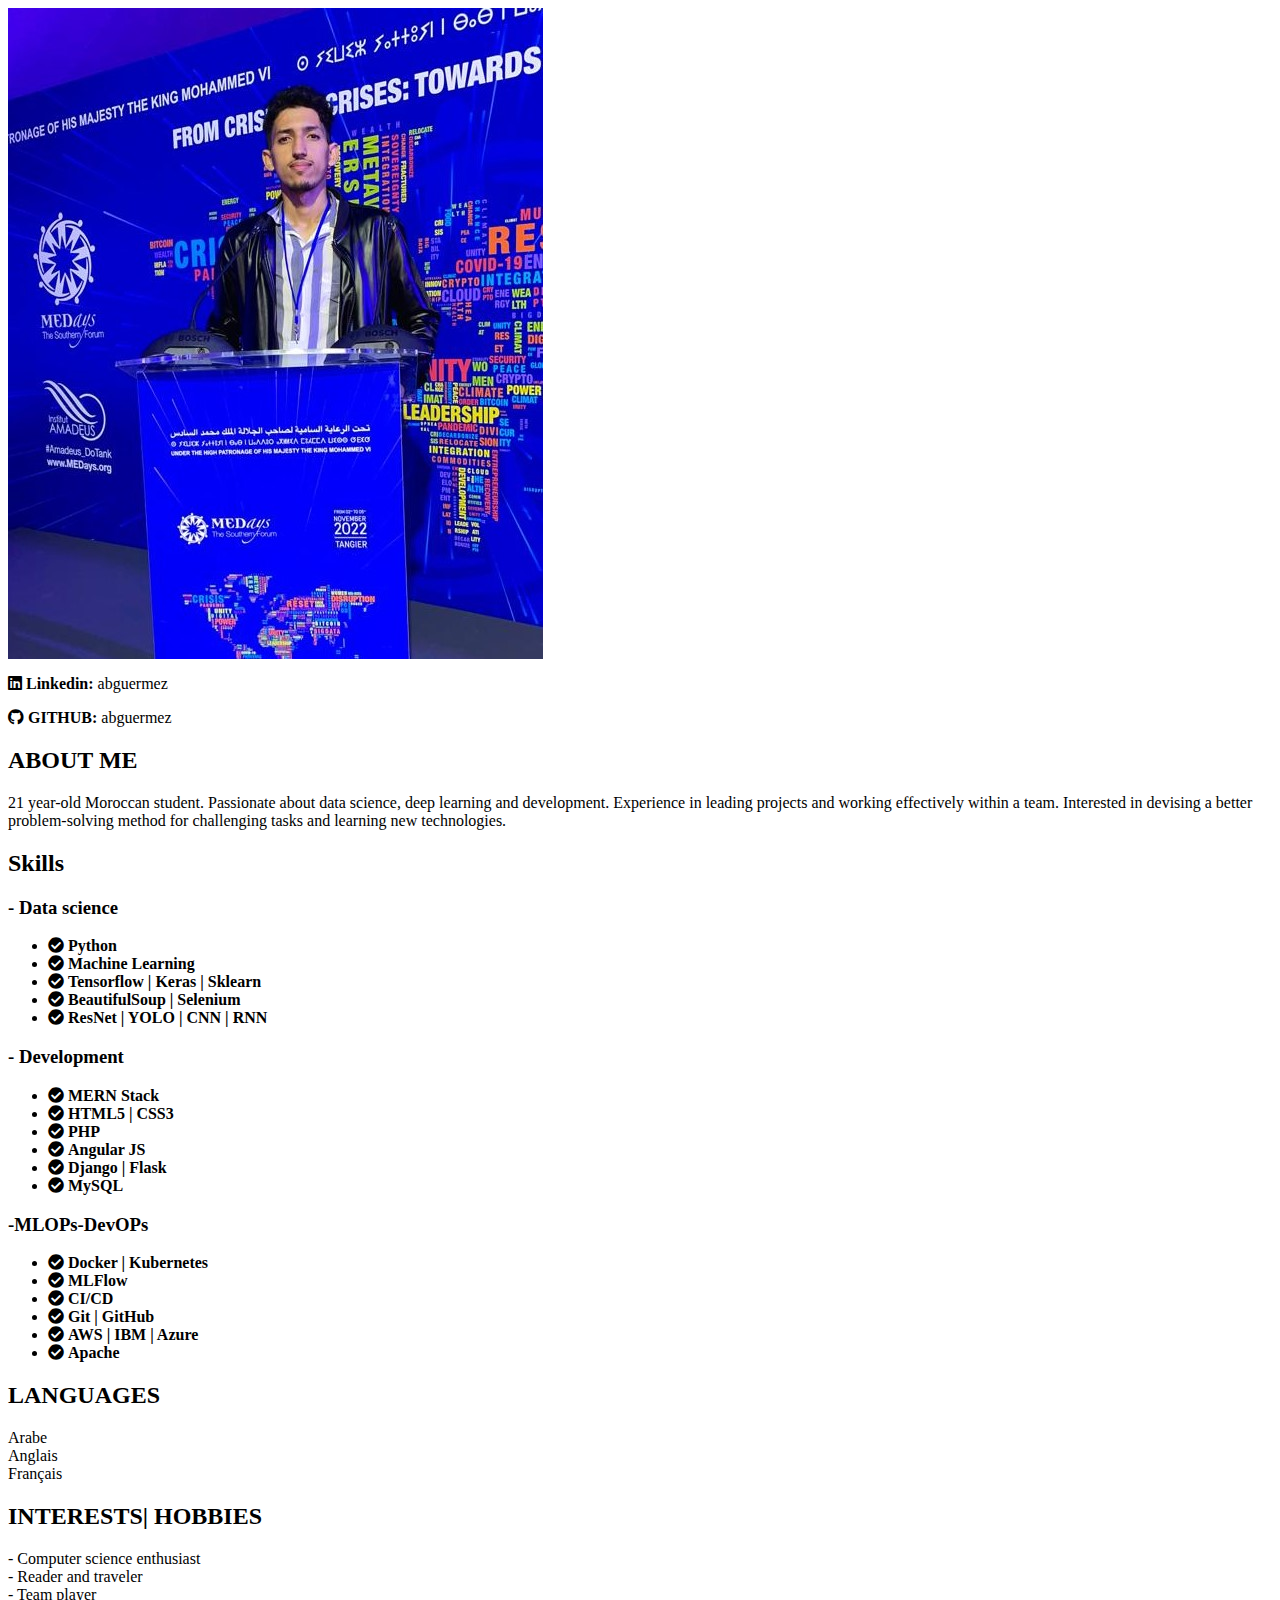
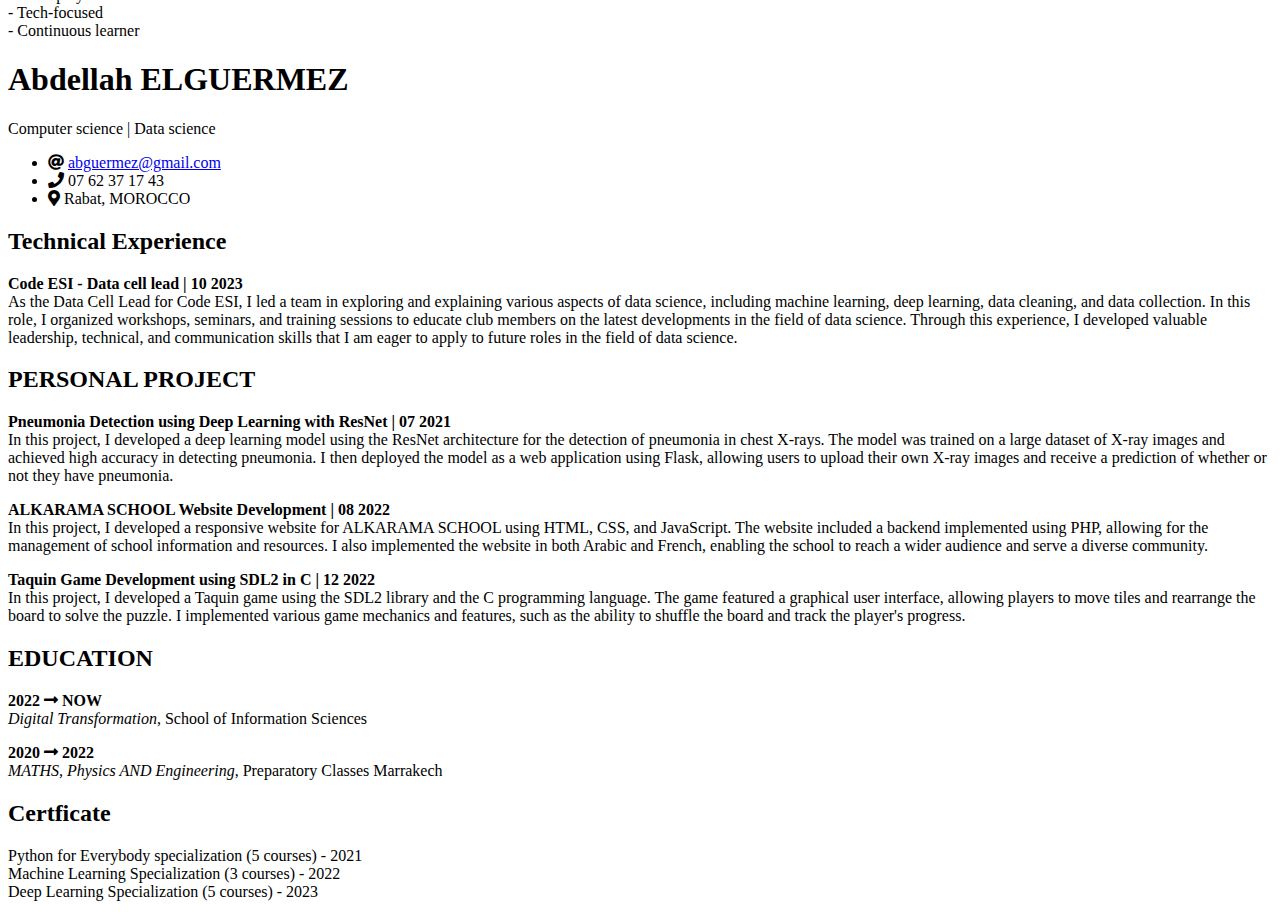
==== index.html @ 5bcbac0e "Rename cv1.html to index.html" ====
<head>
    <title>RESUME</title>
    <meta charset="utf-8">
    <meta name="viewport"
            content="width=device-width, initial-scale=1, user-scalable=no">
    <link rel="preconnect" href="https://fonts.googleapis.com">
    <link rel="preconnect" href="https://fonts.gstatic.com" crossorigin>
    <link href="https://fonts.googleapis.com/css2?family=Roboto:ital,wght@0,300;0,400;0,700;1,400&display=swap" rel="stylesheet">
    <link href="https://cdnjs.cloudflare.com/ajax/libs/font-awesome/5.15.4/css/all.min.css" rel="stylesheet">
    <link href="style/cv1.css", rel="stylesheet">
    <link rel="icon" type="image/x-icon" href="Rick.ico">
  </head>
  <body>
      <div class="cv-container">
        <div class="left-column">
          <img class="portait" src="gmz.jpg" />
          <div class="section">
            <p>
              <i class="icon fab fa-linkedin text-darkblue"></i> <strong>Linkedin:</strong> abguermez
            </p>
            <p>
                <i class="icon fab fa-github text-darkblue"></i> <strong>GITHUB:</strong> abguermez
              </p>
          </div>
          <div class="section">
            <h2>ABOUT ME</h2>
            <p>
                21 year-old Moroccan student. Passionate about data science, deep learning and development. Experience in leading projects and working effectively
                within a team. Interested in devising a better problem-solving method for challenging tasks and learning new technologies.
            </p>
          </div>
          <div class="section">
            <h2>Skills</h2>
            <h3>- Data science</h3>
            <ul class="skills">
              <li><i class="icon fas fa-check-circle text-darkblue"></i> <strong>Python</strong></li>
              <li><i class="icon fas fa-check-circle text-darkblue"></i> <strong>Machine Learning</strong></li>
              <li><i class="icon fas fa-check-circle text-darkblue"></i> <strong>Tensorflow &#124; Keras &#124; Sklearn</strong></li>
              <li><i class="icon fas fa-check-circle text-darkblue"></i> <strong>BeautifulSoup &#124; Selenium</strong></li>
              <li><i class="icon fas fa-check-circle text-darkblue"></i> <strong>ResNet &#124; YOLO &#124; CNN &#124; RNN</strong></li>
            </ul>
            <h3>- Development</h3>
            <ul class="skills">
              <li><i class="icon fas fa-check-circle text-darkblue"></i> <strong>MERN Stack</strong></li>
              <li><i class="icon fas fa-check-circle text-darkblue"></i> <strong>HTML5 &#124; CSS3</strong></li>
              <li><i class="icon fas fa-check-circle text-darkblue"></i> <strong>PHP</strong></li>
              <li><i class="icon fas fa-check-circle text-darkblue"></i> <strong>Angular JS</strong></li>
              <li><i class="icon fas fa-check-circle text-darkblue"></i> <strong>Django &#124; Flask</strong></li>
              <li><i class="icon fas fa-check-circle text-darkblue"></i> <strong>MySQL</strong></li>
            </ul>
            <h3>-MLOPs-DevOPs</h3>
            <ul class="skills">
              <li><i class="icon fas fa-check-circle text-darkblue"></i> <strong>Docker &#124; Kubernetes</strong></li>
              <li><i class="icon fas fa-check-circle text-darkblue"></i> <strong>MLFlow</strong></li>
              <li><i class="icon fas fa-check-circle text-darkblue"></i> <strong>CI/CD</strong></li>
              <li><i class="icon fas fa-check-circle text-darkblue"></i> <strong>Git &#124; GitHub</strong></li>
              <li><i class="icon fas fa-check-circle text-darkblue"></i> <strong>AWS &#124; IBM &#124; Azure</strong></li>
              <li><i class="icon fas fa-check-circle text-darkblue"></i> <strong>Apache</strong></li>
            </ul>
          </div>
          <div class="section">
            <h2>LANGUAGES</h2>
            <p>
              Arabe
              <br>
              Anglais
              <br>
              Français
            </p>
          </div>
          <div class="section">
            <h2>INTERESTS&#124; HOBBIES</h2>
            <p>
              - Computer science enthusiast
              <br>
              - Reader and traveler
              <br>
              - Team player
              <br>
              - Tech-focused
              <br>
              - Continuous learner
            </p>
          </div>
        </div>
        <div class="right-column">
          <div class="header">
            <h1>Abdellah <span class="text-blue text-uppercase">ELGUERMEZ</span></h1>
            <p>Computer science &#124; Data science</p>
            <ul class="infos">
              <li><i class="icon fas fa-at text-blue"></i> <a href="mailto:abguermez@gmail.com">abguermez@gmail.com</a></li>
              <li><i class="icon fas fa-phone text-blue"></i> 07 62 37 17 43</li>
              <li><i class="icon fas fa-map-marker-alt text-blue"></i> Rabat, MOROCCO</li>
            </ul>
          </div>
          <div class="content">
            <div class="section">
              <h2><span class="text-blue">Technical Experience</span></h2>
              <p>
                <strong>Code ESI - Data cell lead &#124; 10 2023</strong>
                <br>
                As the Data Cell Lead for Code ESI, I led a team in exploring and explaining various aspects of data science, including machine learning, deep learning, data cleaning, and data collection. In this role, I organized workshops, seminars, and training sessions to educate club members on the latest developments in the field of data science. Through this experience, I developed valuable leadership, technical, and communication skills that I am eager to apply to future roles in the field of data science.
              </p>
            </div>
            <div class="section">
              <h2><span class="text-blue">PERSONAL PROJECT</span></h2>
              <p>
                <strong>Pneumonia Detection using Deep Learning with ResNet &#124; 07 2021</strong>
                <br>
                In this project, I developed a deep learning model using the ResNet architecture for the detection of pneumonia in chest X-rays. The model was trained on a large dataset of X-ray images and achieved high accuracy in detecting pneumonia. I then deployed the model as a web application using Flask, allowing users to upload their own X-ray images and receive a prediction of whether or not they have pneumonia.
              </p>
            </div>
            <div class="section">
                <p>
                  <strong>ALKARAMA SCHOOL Website Development &#124; 08 2022</strong>
                  <br>
                  In this project, I developed a responsive website for ALKARAMA SCHOOL using HTML, CSS, and JavaScript. The website included a backend implemented using PHP, allowing for the management of school information and resources. I also implemented the website in both Arabic and French, enabling the school to reach a wider audience and serve a diverse community.
                </p>
              </div>
              <div class="section">
                <p>
                  <strong>Taquin Game Development using SDL2 in C &#124; 12 2022</strong>
                  <br>
                  In this project, I developed a Taquin game using the SDL2 library and the C programming language. The game featured a graphical user interface, allowing players to move tiles and rearrange the board to solve the puzzle. I implemented various game mechanics and features, such as the ability to shuffle the board and track the player's progress.
                </p>
              </div>
            <div class="section">
              <h2><span class="text-blue">EDUCATION</span></h2>
              <p>
                <strong>2022 <i class="fas fa-long-arrow-alt-right"></i> NOW</strong>
                <br>
                <em>Digital Transformation</em>, School of Information Sciences
              </p>
              <p>
                <strong>2020 <i class="fas fa-long-arrow-alt-right"></i> 2022</strong>
                <br>
                <em>MATHS, Physics AND Engineering</em>, Preparatory Classes Marrakech
              </p>
            </div>
            <div class="section">
              <h2><span class="text-blue">Certficate</span></h2>
              <p>
                Python for Everybody specialization (5 courses) - 2021
                <br>
                Machine Learning Specialization (3 courses) - 2022
                <br>
                Deep Learning Specialization (5 courses) - 2023
                <br>
            </div>
          </div>
        </div>
      </div>
  </body>
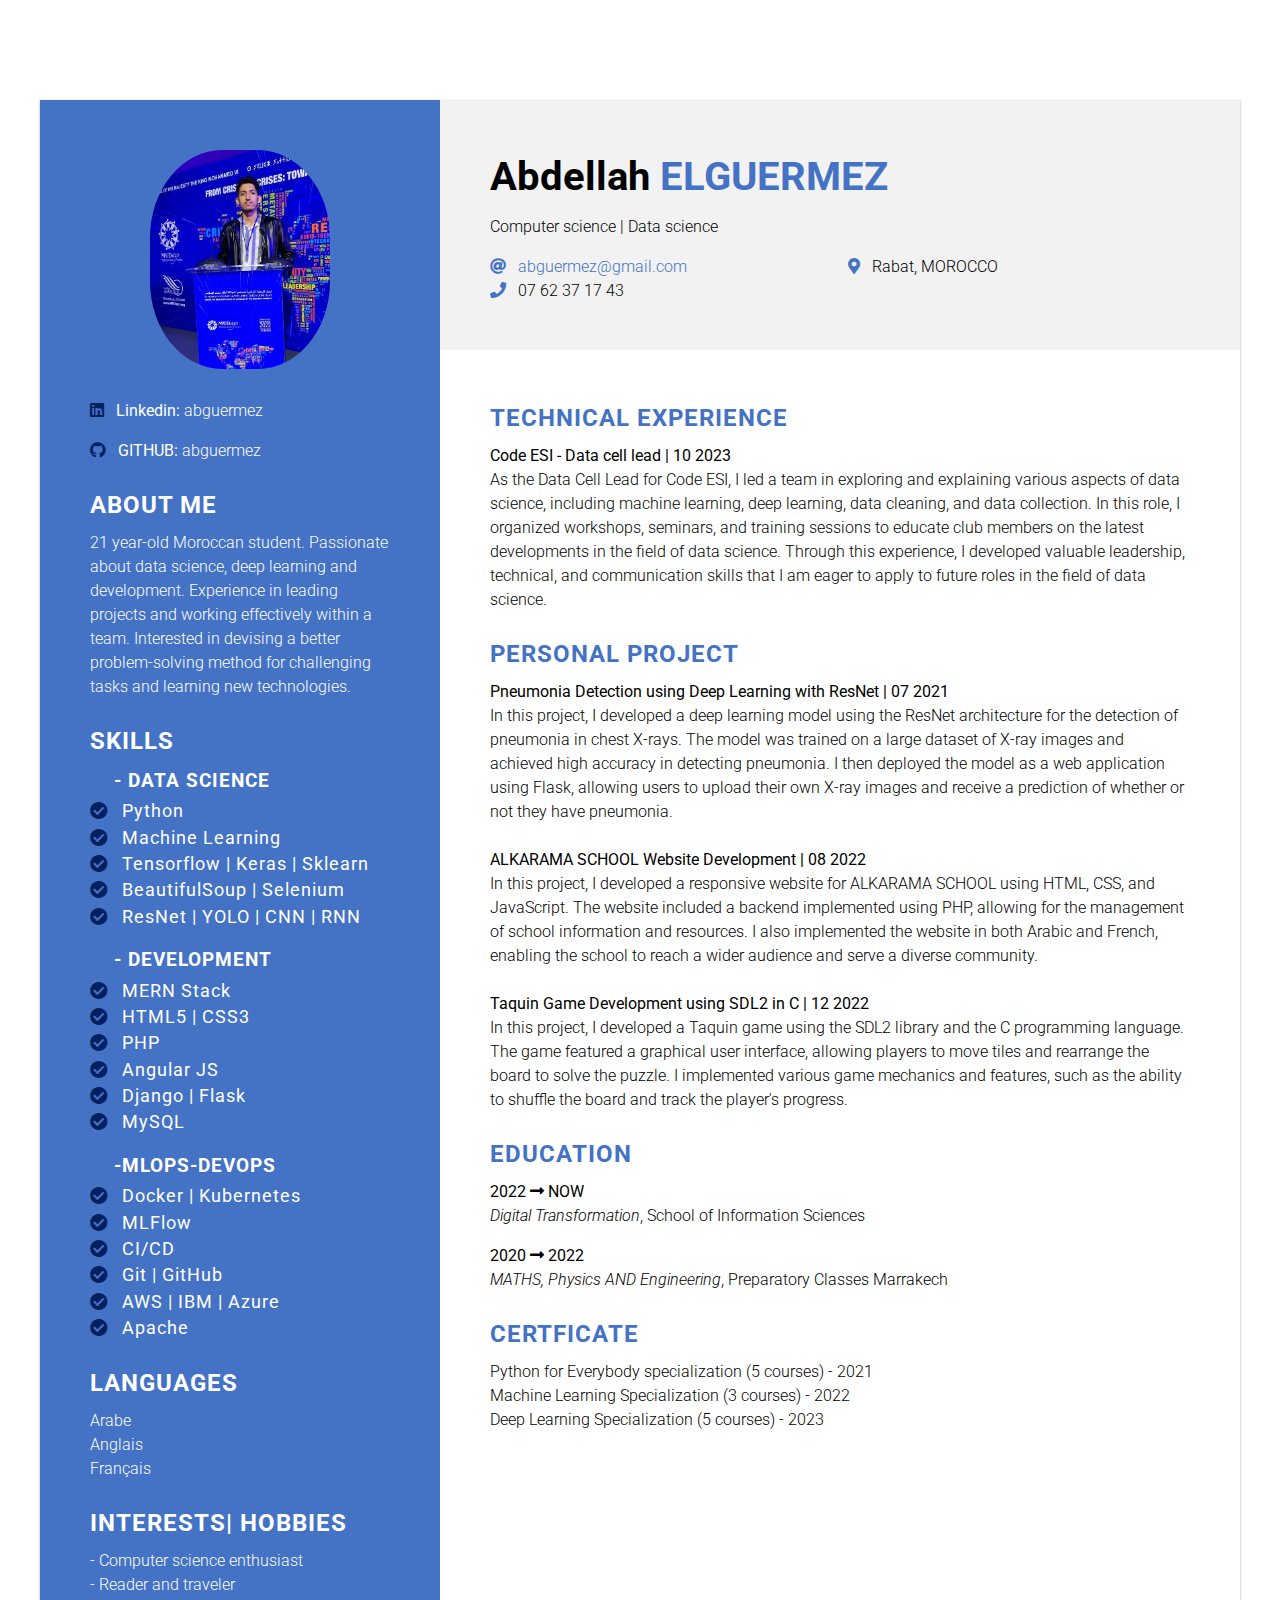
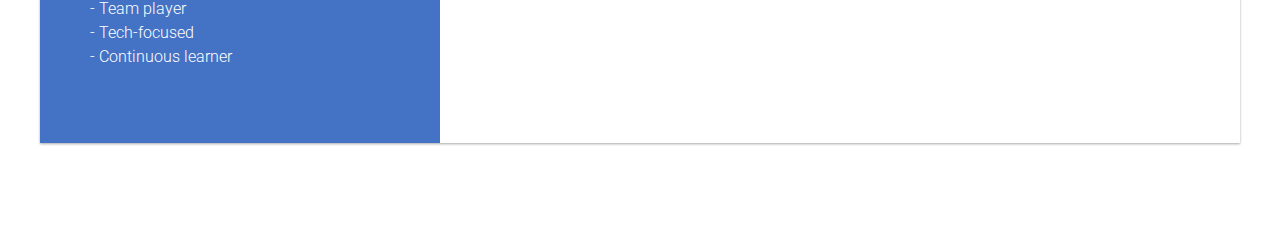
==== commit 3107a1c5: "Update index.html" ====
--- a/index.html
+++ b/index.html
@@ -7,7 +7,7 @@
     <link rel="preconnect" href="https://fonts.gstatic.com" crossorigin>
     <link href="https://fonts.googleapis.com/css2?family=Roboto:ital,wght@0,300;0,400;0,700;1,400&display=swap" rel="stylesheet">
     <link href="https://cdnjs.cloudflare.com/ajax/libs/font-awesome/5.15.4/css/all.min.css" rel="stylesheet">
-    <link href="style/cv1.css", rel="stylesheet">
+    <link href="main.css", rel="stylesheet">
     <link rel="icon" type="image/x-icon" href="Rick.ico">
   </head>
   <body>
--- a/main.css
+++ b/main.css
@@ -0,0 +1,129 @@
+*{
+    margin: 0;
+    box-sizing: border-box;
+  }
+  
+  body{
+    font-family: Roboto;
+    font-weight: 300;
+    font-size: 1rem;
+    line-height: 1.5;
+  }
+  
+  a{
+    text-decoration: none;
+    color: #4472C4;
+  }
+  
+  a:hover{
+    text-decoration: underline;
+  }
+  h3{
+    margin: 0 1.5rem 0.2rem;
+    letter-spacing: 1px;
+    text-transform: uppercase;
+  }
+  p{
+    margin: 0 0 1rem;
+  }
+  
+  h1{
+    margin: 0 0 1rem;
+    font-size: 2.5rem;
+    margin-bottom: .5rem;
+  }
+  
+  h2{
+    margin: 0 0 0.5rem;
+    letter-spacing: 1px;
+    text-transform: uppercase;
+  }
+  
+  .text-blue{
+    color: #4472C4;
+  }
+  
+  .text-darkblue{
+    color: #002060;
+  }
+  
+  .text-uppercase{
+    text-transform: uppercase; 
+  }
+  
+  .icon{
+    margin-right: .5rem;
+  }
+  
+  .cv-container{
+    display: grid;
+    grid-template-columns: 1fr 1fr 1fr;
+    grid-template-areas: "left-column right-column right-column";
+    width: 1200px;
+    margin: 100px auto;
+    box-shadow: 0 1px 3px rgba(0,0,0,0.12), 0 1px 2px rgba(0,0,0,0.24);
+  }
+  
+  .section{
+    margin-bottom: 1.5rem;
+  }
+  
+  /* LEFT COLUMN */
+  .left-column{
+    grid-area: left-column;
+    padding: 50px;
+    background-color: #4472C4;
+    color: white;
+  }
+  
+  .portait{
+    border-radius: 40%;
+    max-width: 180px;
+    margin: auto;
+    display: block;
+    margin-bottom: 30px;
+  }
+  
+  .skills{
+    list-style-type: none;
+    padding: 0;
+    font-size: 1.1rem;
+    letter-spacing: 1px;
+    margin: 0 0 1rem;
+  }
+  
+  /* RIGHT COLUMN */
+  .right-column{
+    grid-area: right-column;
+    display: grid;
+    grid-template-rows: 250px 1fr;
+    grid-template-areas: 
+      "header"
+      "content";
+  }
+  
+  /* HEADER */
+  .header{
+    grid-area: header;
+    padding: 50px;
+    background-color: #F2F2F2;
+    display: flex;
+    flex-direction: column;
+    justify-content: center;
+  }
+  
+  .infos{
+    columns: 2;
+    list-style-type: none;
+    padding: 0;
+  }
+  
+  /* CONTENT */
+  .content{
+    grid-area: content;
+    padding: 50px;
+  }
+  
+  .experience-list{
+    list-style-type: circle;
+  }
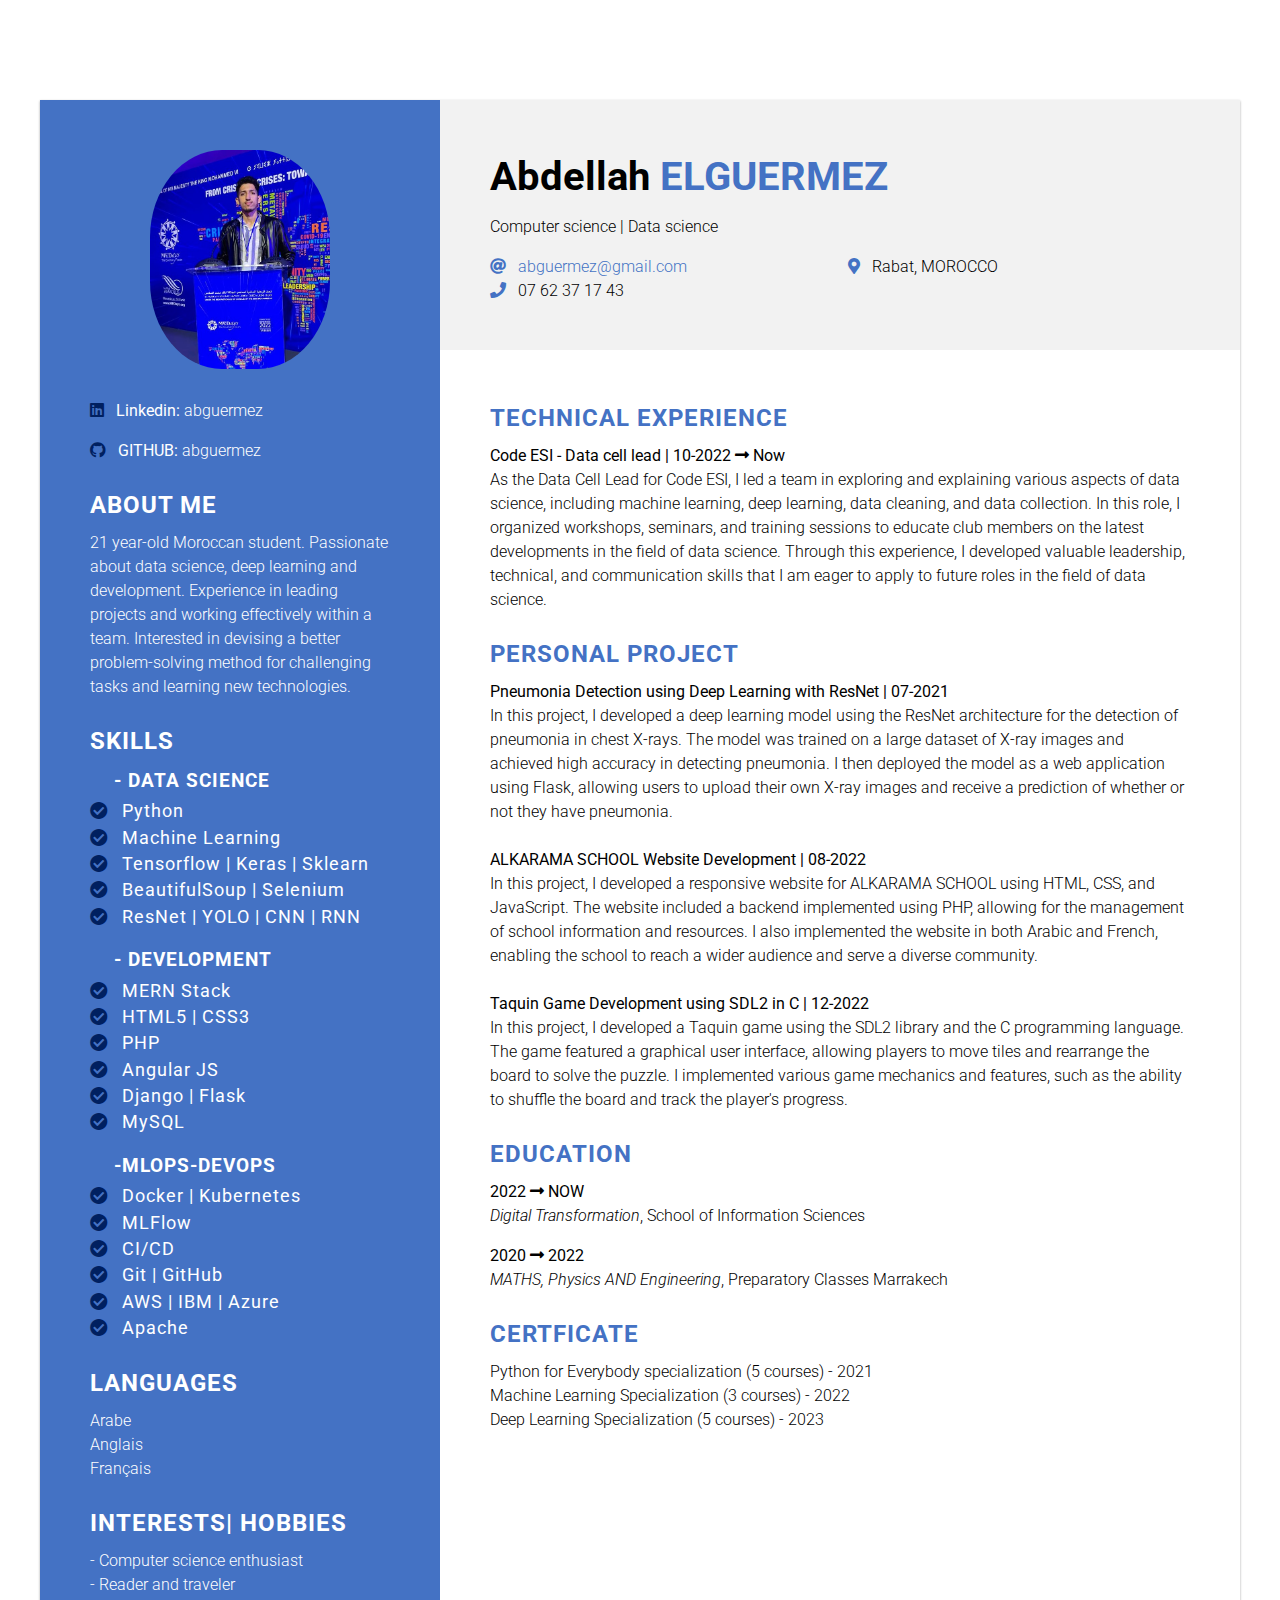
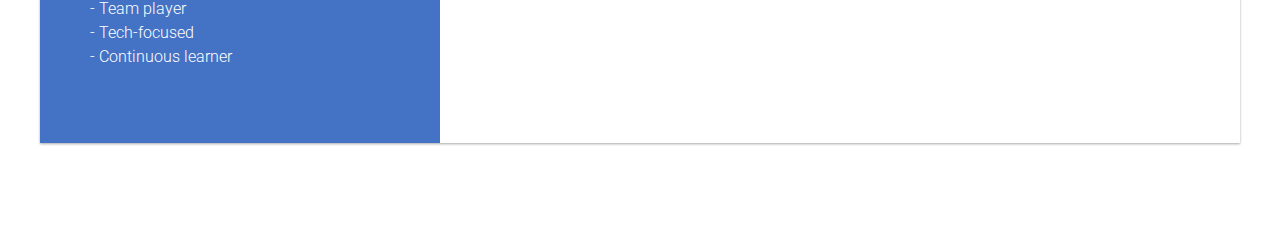
==== commit 0c6d5bb3: "Update index.html" ====
--- a/index.html
+++ b/index.html
@@ -7,7 +7,7 @@
     <link rel="preconnect" href="https://fonts.gstatic.com" crossorigin>
     <link href="https://fonts.googleapis.com/css2?family=Roboto:ital,wght@0,300;0,400;0,700;1,400&display=swap" rel="stylesheet">
     <link href="https://cdnjs.cloudflare.com/ajax/libs/font-awesome/5.15.4/css/all.min.css" rel="stylesheet">
-    <link href="main.css", rel="stylesheet">
+    <link href="style.css", rel="stylesheet">
     <link rel="icon" type="image/x-icon" href="Rick.ico">
   </head>
   <body>
@@ -97,7 +97,7 @@
             <div class="section">
               <h2><span class="text-blue">Technical Experience</span></h2>
               <p>
-                <strong>Code ESI - Data cell lead &#124; 10 2023</strong>
+                <strong>Code ESI - Data cell lead &#124; 10-2022 <i class="fas fa-long-arrow-alt-right"></i> Now</strong>
                 <br>
                 As the Data Cell Lead for Code ESI, I led a team in exploring and explaining various aspects of data science, including machine learning, deep learning, data cleaning, and data collection. In this role, I organized workshops, seminars, and training sessions to educate club members on the latest developments in the field of data science. Through this experience, I developed valuable leadership, technical, and communication skills that I am eager to apply to future roles in the field of data science.
               </p>
@@ -105,21 +105,21 @@
             <div class="section">
               <h2><span class="text-blue">PERSONAL PROJECT</span></h2>
               <p>
-                <strong>Pneumonia Detection using Deep Learning with ResNet &#124; 07 2021</strong>
+                <strong>Pneumonia Detection using Deep Learning with ResNet &#124; 07-2021</strong>
                 <br>
                 In this project, I developed a deep learning model using the ResNet architecture for the detection of pneumonia in chest X-rays. The model was trained on a large dataset of X-ray images and achieved high accuracy in detecting pneumonia. I then deployed the model as a web application using Flask, allowing users to upload their own X-ray images and receive a prediction of whether or not they have pneumonia.
               </p>
             </div>
             <div class="section">
                 <p>
-                  <strong>ALKARAMA SCHOOL Website Development &#124; 08 2022</strong>
+                  <strong>ALKARAMA SCHOOL Website Development &#124; 08-2022</strong>
                   <br>
                   In this project, I developed a responsive website for ALKARAMA SCHOOL using HTML, CSS, and JavaScript. The website included a backend implemented using PHP, allowing for the management of school information and resources. I also implemented the website in both Arabic and French, enabling the school to reach a wider audience and serve a diverse community.
                 </p>
               </div>
               <div class="section">
                 <p>
-                  <strong>Taquin Game Development using SDL2 in C &#124; 12 2022</strong>
+                  <strong>Taquin Game Development using SDL2 in C &#124; 12-2022</strong>
                   <br>
                   In this project, I developed a Taquin game using the SDL2 library and the C programming language. The game featured a graphical user interface, allowing players to move tiles and rearrange the board to solve the puzzle. I implemented various game mechanics and features, such as the ability to shuffle the board and track the player's progress.
                 </p>
--- a/style.css
+++ b/style.css
@@ -0,0 +1,129 @@
+*{
+    margin: 0;
+    box-sizing: border-box;
+  }
+  
+  body{
+    font-family: Roboto;
+    font-weight: 300;
+    font-size: 1rem;
+    line-height: 1.5;
+  }
+  
+  a{
+    text-decoration: none;
+    color: #4472C4;
+  }
+  
+  a:hover{
+    text-decoration: underline;
+  }
+  h3{
+    margin: 0 1.5rem 0.2rem;
+    letter-spacing: 1px;
+    text-transform: uppercase;
+  }
+  p{
+    margin: 0 0 1rem;
+  }
+  
+  h1{
+    margin: 0 0 1rem;
+    font-size: 2.5rem;
+    margin-bottom: .5rem;
+  }
+  
+  h2{
+    margin: 0 0 0.5rem;
+    letter-spacing: 1px;
+    text-transform: uppercase;
+  }
+  
+  .text-blue{
+    color: #4472C4;
+  }
+  
+  .text-darkblue{
+    color: #002060;
+  }
+  
+  .text-uppercase{
+    text-transform: uppercase; 
+  }
+  
+  .icon{
+    margin-right: .5rem;
+  }
+  
+  .cv-container{
+    display: grid;
+    grid-template-columns: 1fr 1fr 1fr;
+    grid-template-areas: "left-column right-column right-column";
+    width: 1200px;
+    margin: 100px auto;
+    box-shadow: 0 1px 3px rgba(0,0,0,0.12), 0 1px 2px rgba(0,0,0,0.24);
+  }
+  
+  .section{
+    margin-bottom: 1.5rem;
+  }
+  
+  /* LEFT COLUMN */
+  .left-column{
+    grid-area: left-column;
+    padding: 50px;
+    background-color: #4472C4;
+    color: white;
+  }
+  
+  .portait{
+    border-radius: 40%;
+    max-width: 180px;
+    margin: auto;
+    display: block;
+    margin-bottom: 30px;
+  }
+  
+  .skills{
+    list-style-type: none;
+    padding: 0;
+    font-size: 1.1rem;
+    letter-spacing: 1px;
+    margin: 0 0 1rem;
+  }
+  
+  /* RIGHT COLUMN */
+  .right-column{
+    grid-area: right-column;
+    display: grid;
+    grid-template-rows: 250px 1fr;
+    grid-template-areas: 
+      "header"
+      "content";
+  }
+  
+  /* HEADER */
+  .header{
+    grid-area: header;
+    padding: 50px;
+    background-color: #F2F2F2;
+    display: flex;
+    flex-direction: column;
+    justify-content: center;
+  }
+  
+  .infos{
+    columns: 2;
+    list-style-type: none;
+    padding: 0;
+  }
+  
+  /* CONTENT */
+  .content{
+    grid-area: content;
+    padding: 50px;
+  }
+  
+  .experience-list{
+    list-style-type: circle;
+  }